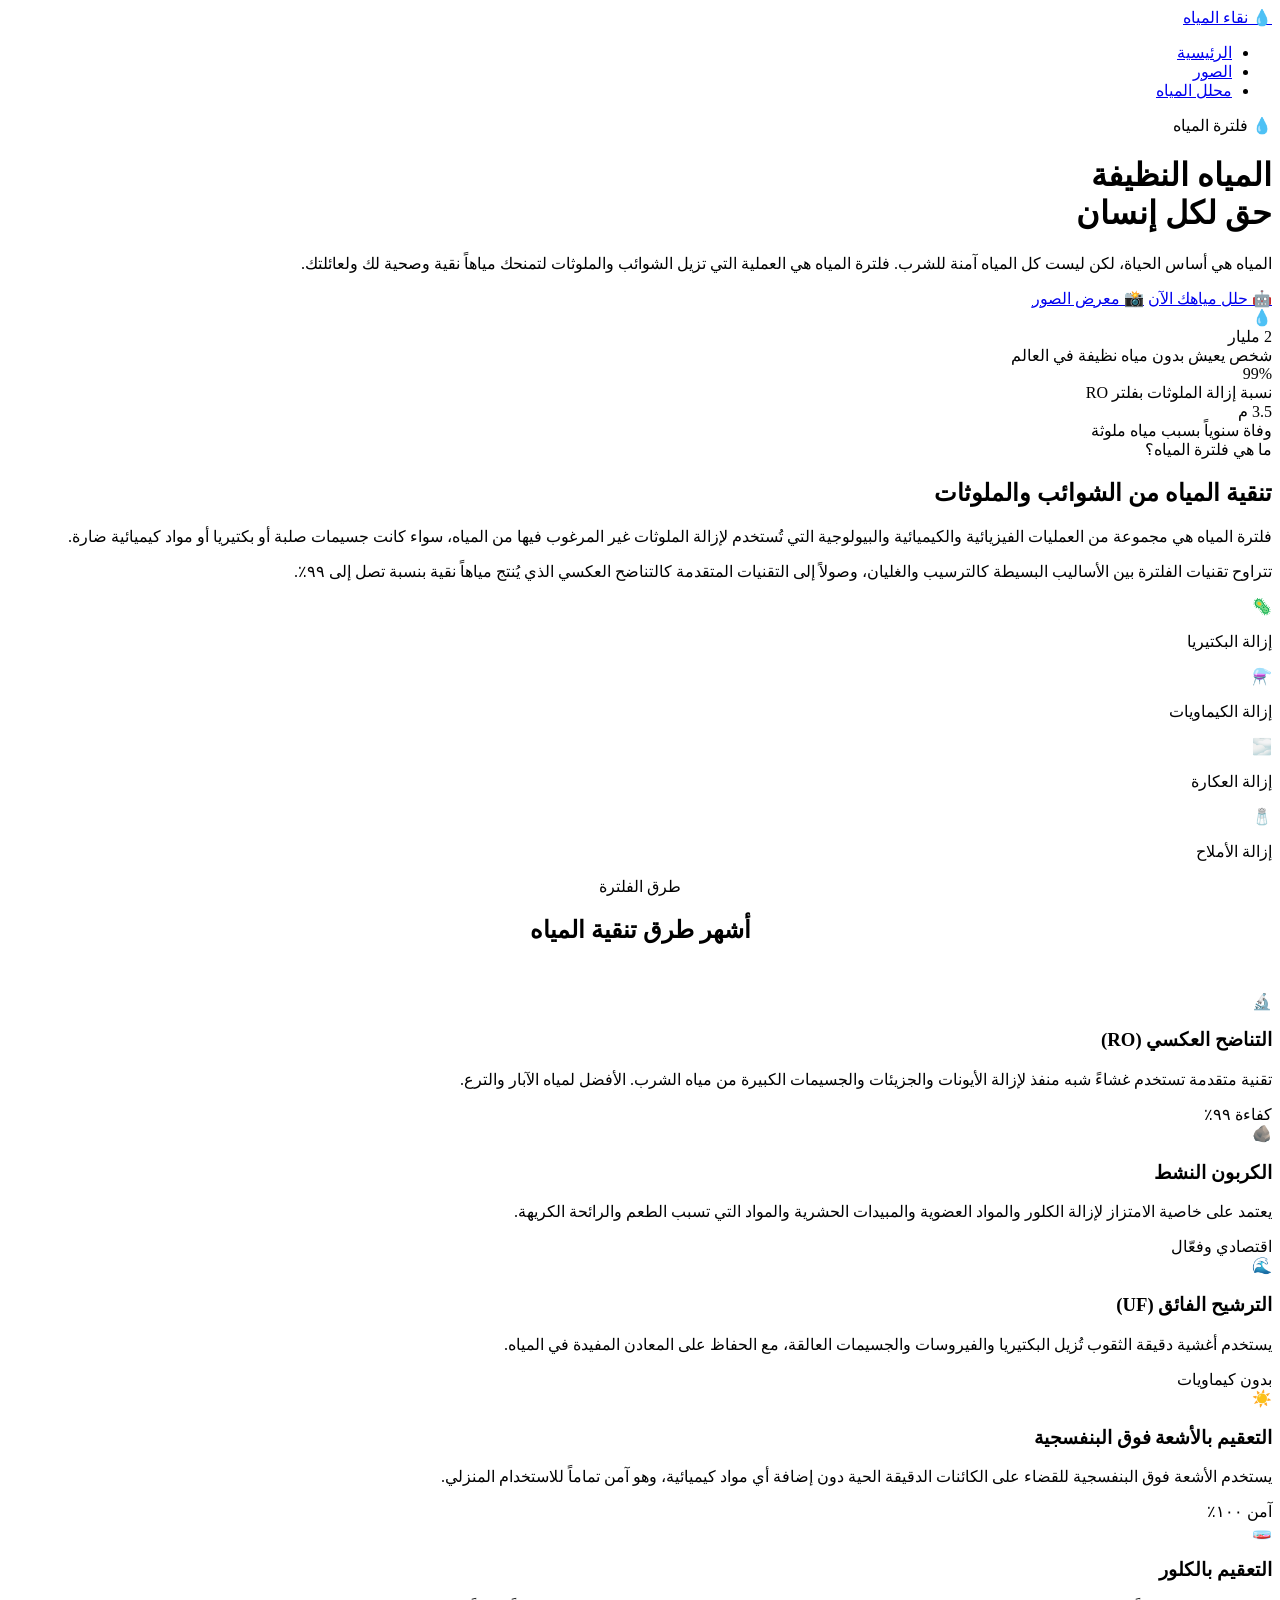
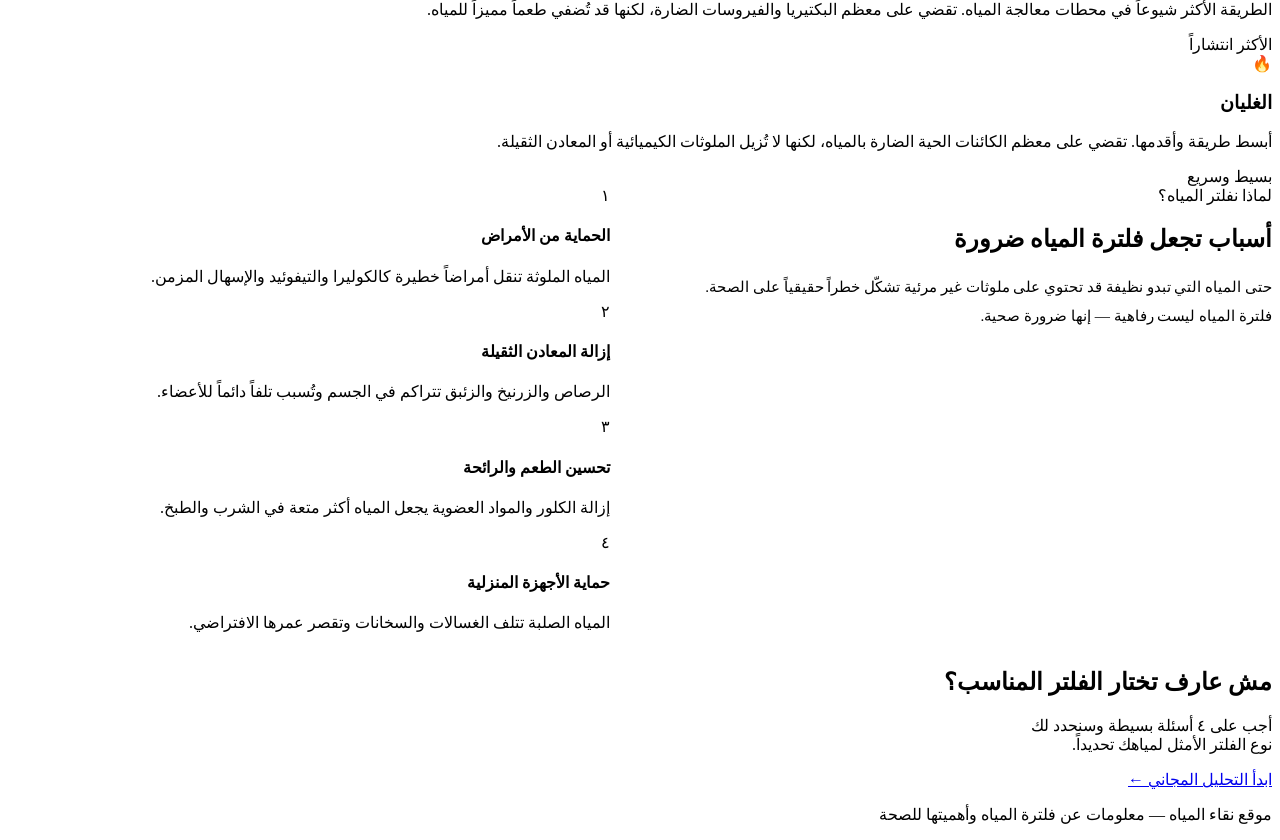
==== index.html @ 4fa638ac "Add files via upload" ====
<!DOCTYPE html>
<html lang="ar" dir="rtl">
<head>
  <meta charset="UTF-8"/>
  <meta name="viewport" content="width=device-width, initial-scale=1.0"/>
  <title>فلترة المياه — الصفحة الرئيسية</title>
  <link rel="stylesheet" href="css/shared.css"/>
  <link rel="stylesheet" href="css/index.css"/>
</head>
<body>

<!-- NAV -->
<nav>
  <a href="index.html" class="nav-logo">💧 <span>نقاء المياه</span></a>
  <ul class="nav-links">
    <li><a href="index.html" class="active">الرئيسية</a></li>
    <li><a href="photos.html">الصور</a></li>
    <li><a href="water-quiz.html">محلل المياه</a></li>
  </ul>
</nav>

<!-- HERO -->
<div class="hero">
  <div class="hero-content">
    <div class="section-label anim-1">💧 فلترة المياه</div>
    <h1 class="page-title anim-2">
      المياه النظيفة<br>
      <span class="highlight">حق لكل إنسان</span>
    </h1>
    <p class="hero-desc anim-3">
      المياه هي أساس الحياة، لكن ليست كل المياه آمنة للشرب.
      فلترة المياه هي العملية التي تزيل الشوائب والملوثات
      لتمنحك مياهاً نقية وصحية لك ولعائلتك.
    </p>
    <div class="hero-btns anim-4">
      <a href="water-quiz.html" class="btn btn-primary">🤖 حلل مياهك الآن</a>
      <a href="photos.html" class="btn btn-outline">📸 معرض الصور</a>
    </div>
  </div>
  <div class="hero-visual">💧</div>
</div>

<!-- STATS -->
<div class="section" style="padding-top: 0;">
  <div class="stats-grid anim-2">
    <div class="stat-card">
      <span class="stat-num">2 مليار</span>
      <div class="stat-label">شخص يعيش بدون مياه نظيفة في العالم</div>
    </div>
    <div class="stat-card">
      <span class="stat-num">99%</span>
      <div class="stat-label">نسبة إزالة الملوثات بفلتر RO</div>
    </div>
    <div class="stat-card">
      <span class="stat-num">3.5 م</span>
      <div class="stat-label">وفاة سنوياً بسبب مياه ملوثة</div>
    </div>
  </div>
</div>

<div class="divider"></div>

<!-- WHAT IS FILTRATION -->
<div class="section">
  <div class="what-grid">
    <div class="what-text anim-1">
      <div class="section-label">ما هي فلترة المياه؟</div>
      <h2 class="section-title">تنقية المياه من الشوائب والملوثات</h2>
      <p>
        فلترة المياه هي مجموعة من العمليات الفيزيائية والكيميائية والبيولوجية
        التي تُستخدم لإزالة الملوثات غير المرغوب فيها من المياه،
        سواء كانت جسيمات صلبة أو بكتيريا أو مواد كيميائية ضارة.
      </p>
      <p>
        تتراوح تقنيات الفلترة بين الأساليب البسيطة كالترسيب والغليان،
        وصولاً إلى التقنيات المتقدمة كالتناضح العكسي الذي يُنتج مياهاً
        نقية بنسبة تصل إلى ٩٩٪.
      </p>
    </div>
    <div class="what-visual anim-2">
      <div class="mini-card"><span class="emoji">🦠</span><p>إزالة البكتيريا</p></div>
      <div class="mini-card"><span class="emoji">⚗️</span><p>إزالة الكيماويات</p></div>
      <div class="mini-card"><span class="emoji">🌫️</span><p>إزالة العكارة</p></div>
      <div class="mini-card"><span class="emoji">🧂</span><p>إزالة الأملاح</p></div>
    </div>
  </div>
</div>

<div class="divider"></div>

<!-- FILTRATION METHODS -->
<div class="section">
  <div class="anim-1" style="text-align:center; margin-bottom: 48px;">
    <div class="section-label" style="justify-content:center;">طرق الفلترة</div>
    <h2 class="section-title">أشهر طرق تنقية المياه</h2>
  </div>

  <div class="methods-grid">
    <div class="method-card anim-1">
      <span class="method-icon">🔬</span>
      <h3>التناضح العكسي (RO)</h3>
      <p>تقنية متقدمة تستخدم غشاءً شبه منفذ لإزالة الأيونات والجزيئات والجسيمات الكبيرة من مياه الشرب. الأفضل لمياه الآبار والترع.</p>
      <span class="method-tag">كفاءة ٩٩٪</span>
    </div>
    <div class="method-card anim-2">
      <span class="method-icon">🪨</span>
      <h3>الكربون النشط</h3>
      <p>يعتمد على خاصية الامتزاز لإزالة الكلور والمواد العضوية والمبيدات الحشرية والمواد التي تسبب الطعم والرائحة الكريهة.</p>
      <span class="method-tag">اقتصادي وفعّال</span>
    </div>
    <div class="method-card anim-3">
      <span class="method-icon">🌊</span>
      <h3>الترشيح الفائق (UF)</h3>
      <p>يستخدم أغشية دقيقة الثقوب تُزيل البكتيريا والفيروسات والجسيمات العالقة، مع الحفاظ على المعادن المفيدة في المياه.</p>
      <span class="method-tag">بدون كيماويات</span>
    </div>
    <div class="method-card anim-1">
      <span class="method-icon">☀️</span>
      <h3>التعقيم بالأشعة فوق البنفسجية</h3>
      <p>يستخدم الأشعة فوق البنفسجية للقضاء على الكائنات الدقيقة الحية دون إضافة أي مواد كيميائية، وهو آمن تماماً للاستخدام المنزلي.</p>
      <span class="method-tag">آمن ١٠٠٪</span>
    </div>
    <div class="method-card anim-2">
      <span class="method-icon">🧫</span>
      <h3>التعقيم بالكلور</h3>
      <p>الطريقة الأكثر شيوعاً في محطات معالجة المياه. تقضي على معظم البكتيريا والفيروسات الضارة، لكنها قد تُضفي طعماً مميزاً للمياه.</p>
      <span class="method-tag">الأكثر انتشاراً</span>
    </div>
    <div class="method-card anim-3">
      <span class="method-icon">🔥</span>
      <h3>الغليان</h3>
      <p>أبسط طريقة وأقدمها. تقضي على معظم الكائنات الحية الضارة بالمياه، لكنها لا تُزيل الملوثات الكيميائية أو المعادن الثقيلة.</p>
      <span class="method-tag">بسيط وسريع</span>
    </div>
  </div>
</div>

<div class="divider"></div>

<!-- WHY FILTER -->
<div class="section">
  <div style="display:grid; grid-template-columns:1fr 1fr; gap:60px; align-items:start;">
    <div class="anim-1">
      <div class="section-label">لماذا نفلتر المياه؟</div>
      <h2 class="section-title">أسباب تجعل فلترة المياه ضرورة</h2>
      <p style="color:var(--gray); line-height:1.9; font-size:0.95rem;">
        حتى المياه التي تبدو نظيفة قد تحتوي على ملوثات غير مرئية
        تشكّل خطراً حقيقياً على الصحة. فلترة المياه ليست رفاهية —
        إنها ضرورة صحية.
      </p>
    </div>
    <div class="why-list anim-2">
      <div class="why-item">
        <div class="why-num">١</div>
        <div>
          <h4>الحماية من الأمراض</h4>
          <p>المياه الملوثة تنقل أمراضاً خطيرة كالكوليرا والتيفوئيد والإسهال المزمن.</p>
        </div>
      </div>
      <div class="why-item">
        <div class="why-num">٢</div>
        <div>
          <h4>إزالة المعادن الثقيلة</h4>
          <p>الرصاص والزرنيخ والزئبق تتراكم في الجسم وتُسبب تلفاً دائماً للأعضاء.</p>
        </div>
      </div>
      <div class="why-item">
        <div class="why-num">٣</div>
        <div>
          <h4>تحسين الطعم والرائحة</h4>
          <p>إزالة الكلور والمواد العضوية يجعل المياه أكثر متعة في الشرب والطبخ.</p>
        </div>
      </div>
      <div class="why-item">
        <div class="why-num">٤</div>
        <div>
          <h4>حماية الأجهزة المنزلية</h4>
          <p>المياه الصلبة تتلف الغسالات والسخانات وتقصر عمرها الافتراضي.</p>
        </div>
      </div>
    </div>
  </div>
</div>

<div class="divider"></div>

<div class="section">
  <div class="cta-box anim-1">
    <h2>مش عارف تختار الفلتر المناسب؟</h2>
    <p>
      أجب على ٤ أسئلة بسيطة وسنحدد لك<br>
      نوع الفلتر الأمثل لمياهك تحديداً.
    </p>
    <a href="water-quiz.html" class="btn btn-primary">ابدأ التحليل المجاني ←</a>
  </div>
</div>

<!-- FOOTER -->
<footer>
  <p>موقع <span>نقاء المياه</span> — معلومات عن فلترة المياه وأهميتها للصحة</p>
</footer>

</body>
</html>
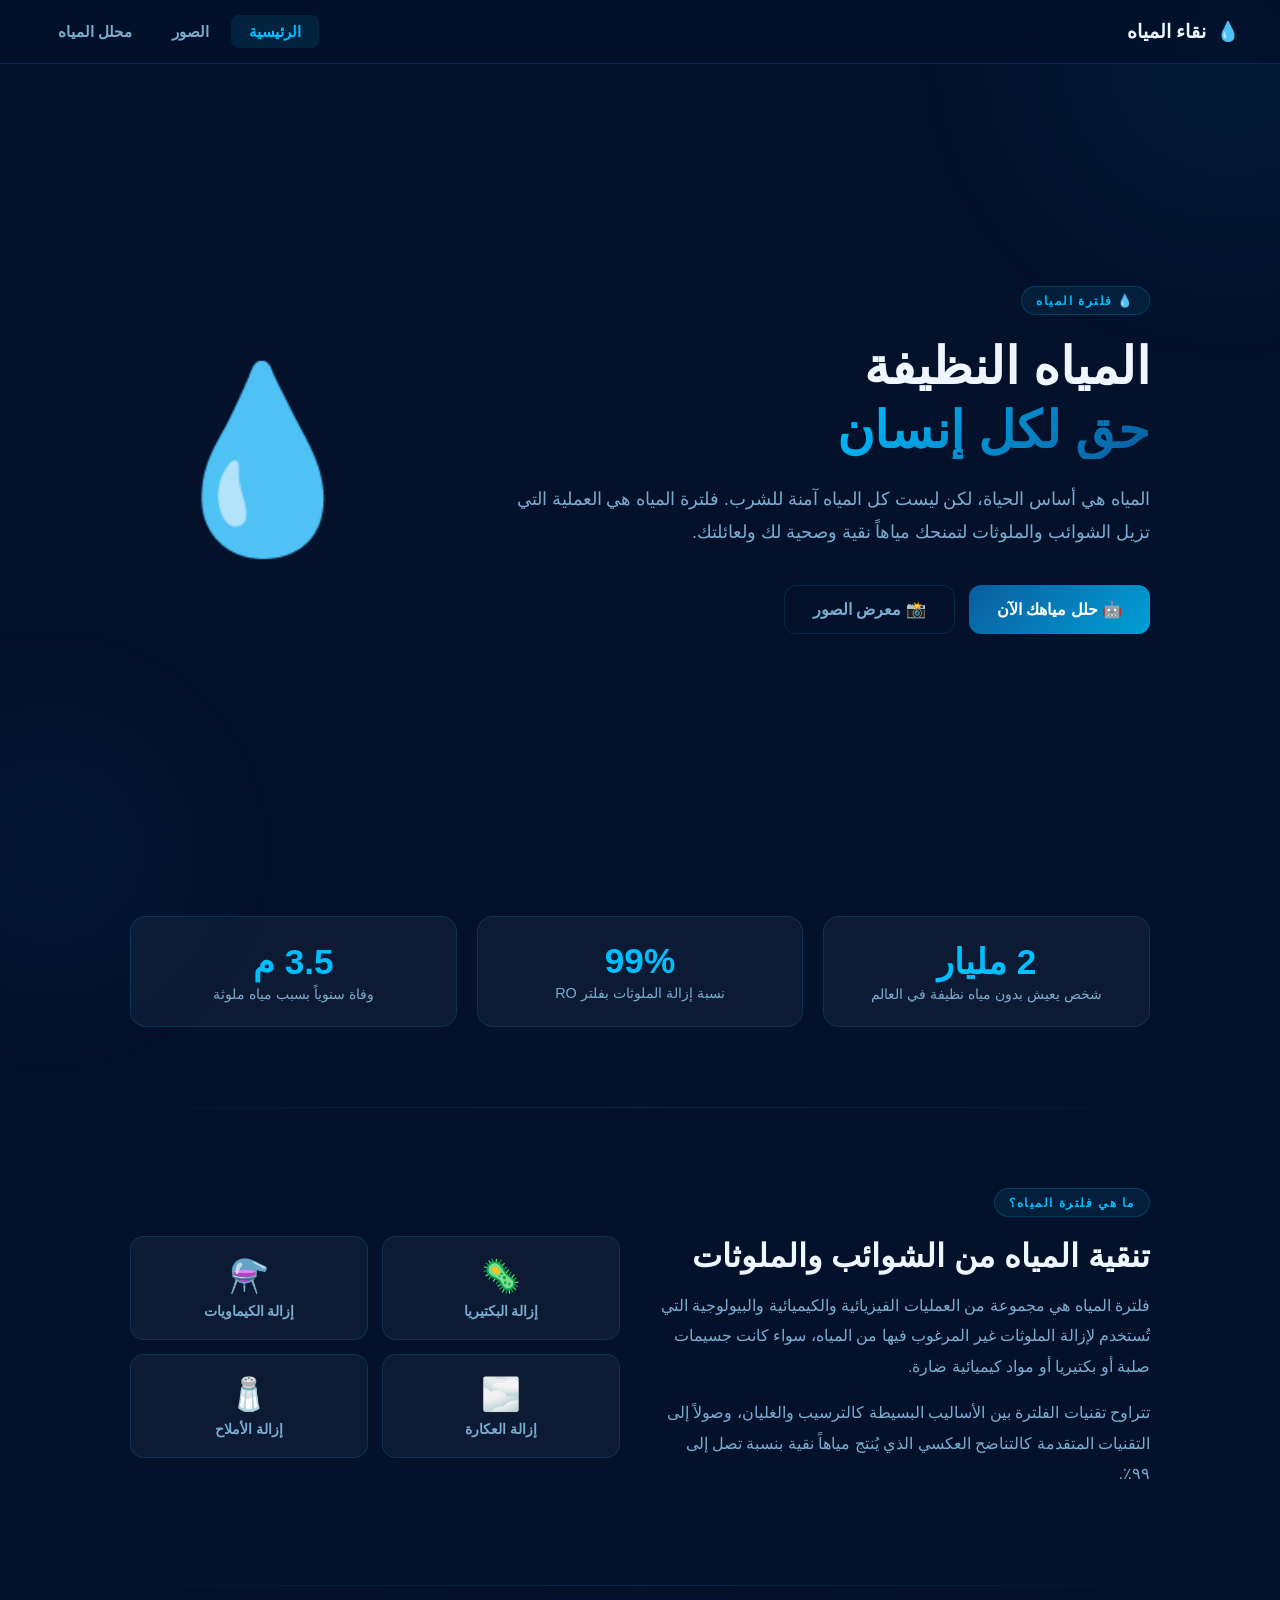
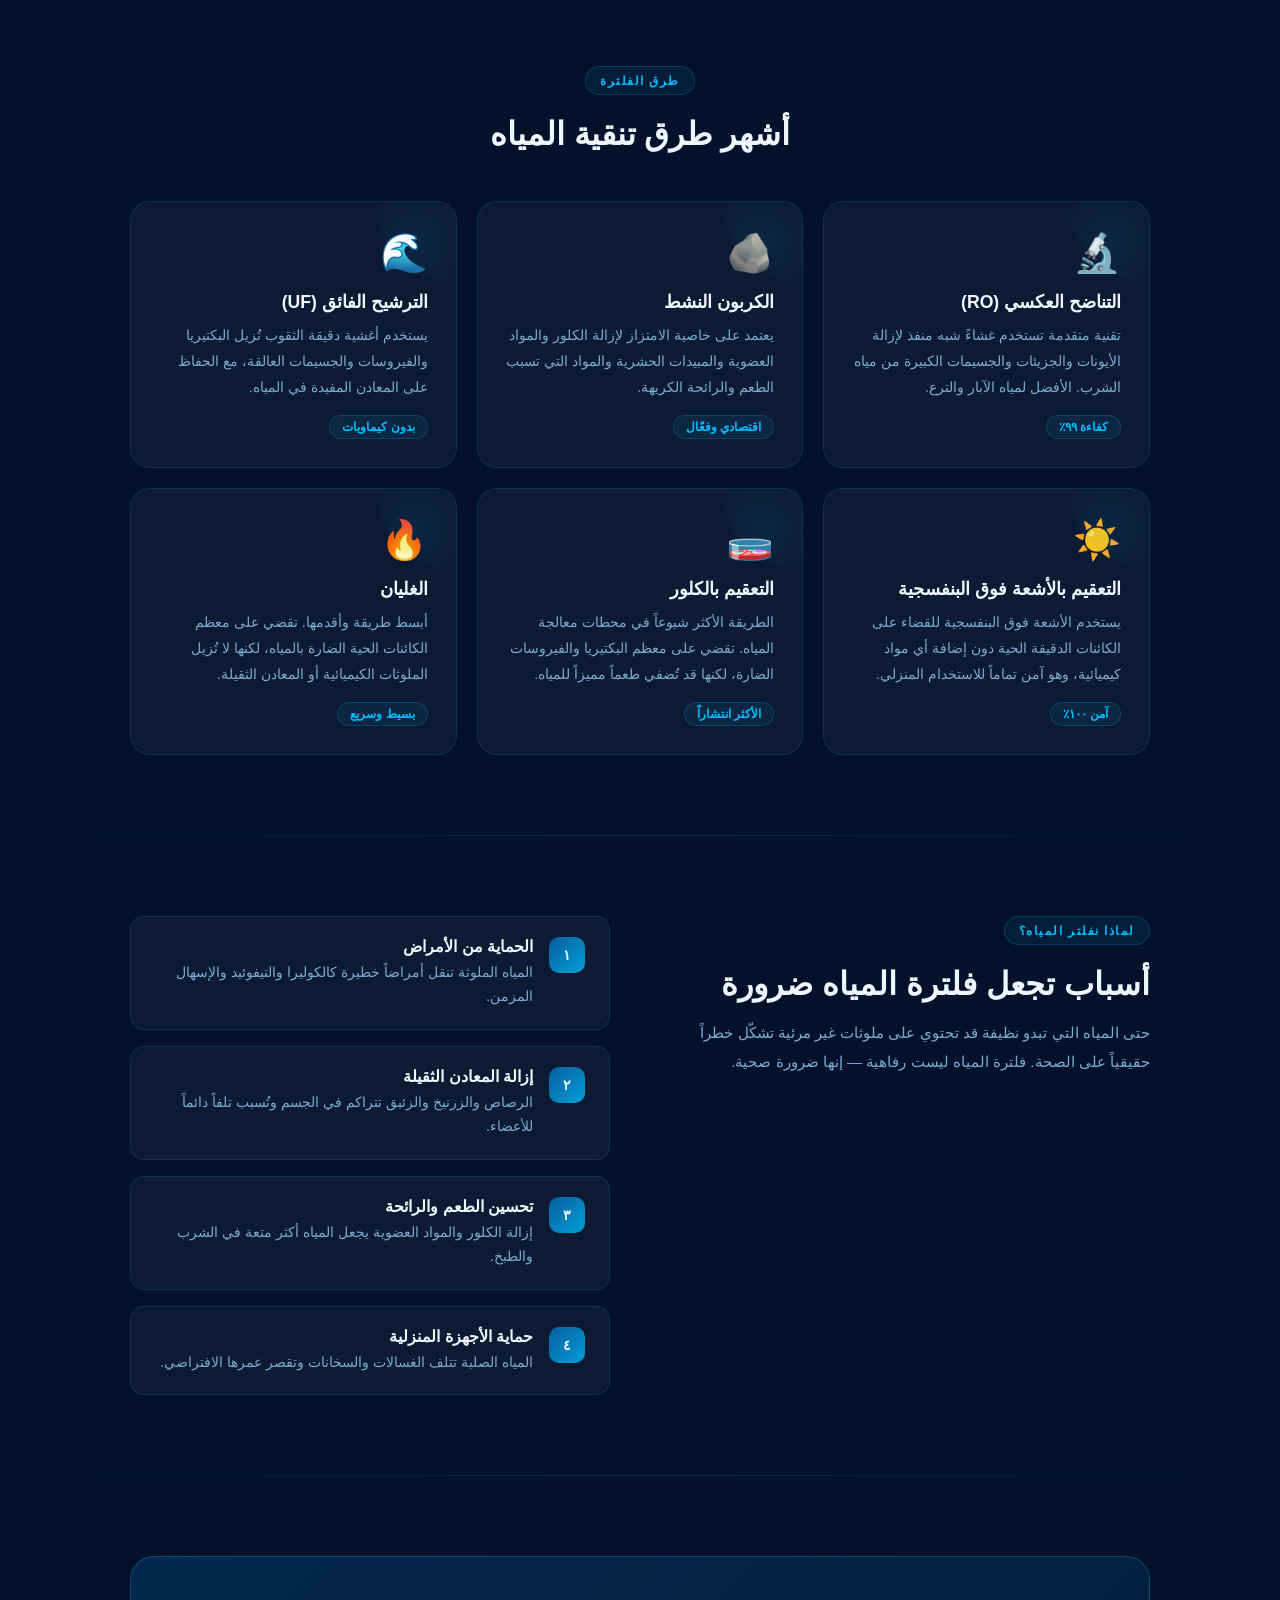
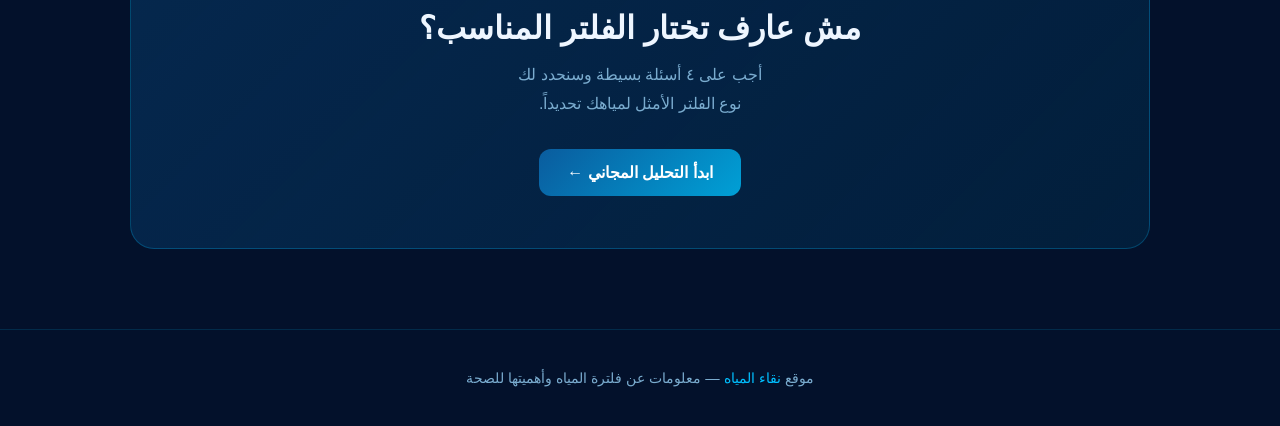
==== commit f8799341: "Update index.html" ====
--- a/index.html
+++ b/index.html
@@ -4,8 +4,8 @@
   <meta charset="UTF-8"/>
   <meta name="viewport" content="width=device-width, initial-scale=1.0"/>
   <title>فلترة المياه — الصفحة الرئيسية</title>
-  <link rel="stylesheet" href="css/shared.css"/>
-  <link rel="stylesheet" href="css/index.css"/>
+  <link rel="stylesheet" href="./shared.css"/>
+  <link rel="stylesheet" href="./index.css"/>
 </head>
 <body>
 
--- a/shared.css
+++ b/shared.css
@@ -0,0 +1,245 @@
+@import url('https://fonts.googleapis.com/css2?family=Tajawal:wght@400;500;700;800;900&family=Cairo:wght@400;600;700;900&display=swap');
+
+:root {
+  --navy:       #03112b;
+  --navy-mid:   #071e3d;
+  --blue:       #0a5c9e;
+  --cyan:       #00bfff;
+  --cyan-soft:  #00a0d6;
+  --white:      #eef6ff;
+  --gray:       #7aaccf;
+  --success:    #00e5a0;
+  --card-bg:    rgba(255,255,255,0.04);
+  --card-border:rgba(0,191,255,0.15);
+}
+
+* { margin: 0; padding: 0; box-sizing: border-box; }
+
+html { scroll-behavior: smooth; }
+
+body {
+  font-family: 'Cairo', sans-serif;
+  background: var(--navy);
+  color: var(--white);
+  min-height: 100vh;
+  overflow-x: hidden;
+  direction: rtl;
+}
+
+/* ===== BACKGROUND ===== */
+body::before {
+  content: '';
+  position: fixed;
+  top: -300px; right: -300px;
+  width: 700px; height: 700px;
+  background: radial-gradient(circle, rgba(0,191,255,0.06) 0%, transparent 65%);
+  border-radius: 50%;
+  pointer-events: none;
+  z-index: 0;
+}
+body::after {
+  content: '';
+  position: fixed;
+  bottom: -200px; left: -200px;
+  width: 500px; height: 500px;
+  background: radial-gradient(circle, rgba(10,92,158,0.08) 0%, transparent 65%);
+  border-radius: 50%;
+  pointer-events: none;
+  z-index: 0;
+}
+
+/* ===== NAVBAR ===== */
+nav {
+  position: sticky;
+  top: 0;
+  z-index: 100;
+  background: rgba(3,17,43,0.85);
+  backdrop-filter: blur(16px);
+  border-bottom: 1px solid var(--card-border);
+  padding: 0 40px;
+  display: flex;
+  align-items: center;
+  justify-content: space-between;
+  height: 64px;
+}
+
+.nav-logo {
+  display: flex;
+  align-items: center;
+  gap: 10px;
+  font-family: 'Tajawal', sans-serif;
+  font-weight: 900;
+  font-size: 1.2rem;
+  color: var(--cyan);
+  text-decoration: none;
+}
+
+.nav-logo span { color: var(--white); }
+
+.nav-links {
+  display: flex;
+  gap: 4px;
+  list-style: none;
+}
+
+.nav-links a {
+  color: var(--gray);
+  text-decoration: none;
+  padding: 8px 18px;
+  border-radius: 8px;
+  font-size: 0.95rem;
+  font-weight: 600;
+  transition: all 0.2s ease;
+}
+
+.nav-links a:hover {
+  color: var(--white);
+  background: rgba(0,191,255,0.08);
+}
+
+.nav-links a.active {
+  color: var(--cyan);
+  background: rgba(0,191,255,0.1);
+}
+
+/* ===== SECTION WRAPPER ===== */
+.section {
+  position: relative;
+  z-index: 1;
+  padding: 80px 40px;
+  max-width: 1100px;
+  margin: 0 auto;
+}
+
+/* ===== SECTION LABEL ===== */
+.section-label {
+  display: inline-flex;
+  align-items: center;
+  gap: 8px;
+  background: rgba(0,191,255,0.08);
+  border: 1px solid rgba(0,191,255,0.2);
+  color: var(--cyan);
+  font-size: 0.78rem;
+  font-weight: 700;
+  padding: 6px 14px;
+  border-radius: 50px;
+  letter-spacing: 1.5px;
+  margin-bottom: 20px;
+}
+
+/* ===== HEADINGS ===== */
+h1.page-title {
+  font-family: 'Tajawal', sans-serif;
+  font-size: clamp(2rem, 5vw, 3.2rem);
+  font-weight: 900;
+  line-height: 1.25;
+  margin-bottom: 20px;
+}
+
+h1.page-title .highlight {
+  background: linear-gradient(135deg, var(--cyan), var(--blue));
+  -webkit-background-clip: text;
+  -webkit-text-fill-color: transparent;
+  background-clip: text;
+}
+
+h2.section-title {
+  font-family: 'Tajawal', sans-serif;
+  font-size: clamp(1.5rem, 3vw, 2rem);
+  font-weight: 800;
+  margin-bottom: 16px;
+}
+
+/* ===== CARDS ===== */
+.card {
+  background: var(--card-bg);
+  border: 1px solid var(--card-border);
+  border-radius: 20px;
+  padding: 28px;
+  transition: border-color 0.3s, transform 0.3s;
+}
+
+.card:hover {
+  border-color: rgba(0,191,255,0.35);
+  transform: translateY(-4px);
+}
+
+/* ===== BUTTON ===== */
+.btn {
+  display: inline-flex;
+  align-items: center;
+  gap: 8px;
+  padding: 14px 28px;
+  border-radius: 12px;
+  font-family: 'Cairo', sans-serif;
+  font-size: 1rem;
+  font-weight: 700;
+  cursor: pointer;
+  transition: all 0.3s ease;
+  text-decoration: none;
+  border: none;
+}
+
+.btn-primary {
+  background: linear-gradient(135deg, var(--blue), var(--cyan-soft));
+  color: white;
+}
+
+.btn-primary:hover {
+  transform: translateY(-2px);
+  box-shadow: 0 12px 30px rgba(0,191,255,0.25);
+}
+
+.btn-outline {
+  background: transparent;
+  border: 1.5px solid var(--card-border);
+  color: var(--gray);
+}
+
+.btn-outline:hover {
+  border-color: var(--cyan);
+  color: var(--cyan);
+}
+
+/* ===== DIVIDER ===== */
+.divider {
+  height: 1px;
+  background: linear-gradient(90deg, transparent, var(--card-border), transparent);
+  margin: 0 40px;
+}
+
+/* ===== FOOTER ===== */
+footer {
+  position: relative;
+  z-index: 1;
+  text-align: center;
+  padding: 40px;
+  color: var(--gray);
+  font-size: 0.9rem;
+  border-top: 1px solid var(--card-border);
+}
+
+footer span { color: var(--cyan); }
+
+/* ===== ANIMATIONS ===== */
+@keyframes fadeUp {
+  from { opacity: 0; transform: translateY(30px); }
+  to   { opacity: 1; transform: translateY(0); }
+}
+
+@keyframes fadeIn {
+  from { opacity: 0; }
+  to   { opacity: 1; }
+}
+
+.anim-1 { animation: fadeUp 0.7s ease both; }
+.anim-2 { animation: fadeUp 0.7s ease 0.15s both; }
+.anim-3 { animation: fadeUp 0.7s ease 0.3s both; }
+.anim-4 { animation: fadeUp 0.7s ease 0.45s both; }
+
+/* ===== RESPONSIVE ===== */
+@media (max-width: 768px) {
+  nav { padding: 0 20px; }
+  .section { padding: 50px 20px; }
+  .nav-logo span { display: none; }
+}
--- a/index.css
+++ b/index.css
@@ -0,0 +1,226 @@
+/* ===== HERO ===== */
+.hero {
+  min-height: 88vh;
+  display: flex;
+  align-items: center;
+  position: relative;
+  z-index: 1;
+  padding: 60px 40px;
+  max-width: 1100px;
+  margin: 0 auto;
+}
+
+.hero-content { max-width: 640px; }
+
+.hero-desc {
+  color: var(--gray);
+  font-size: 1.1rem;
+  line-height: 1.9;
+  margin-bottom: 36px;
+}
+
+.hero-btns { display: flex; gap: 14px; flex-wrap: wrap; }
+
+.hero-visual {
+  position: absolute;
+  left: 60px;
+  top: 50%;
+  transform: translateY(-50%);
+  font-size: 180px;
+  animation: float-drop 6s ease-in-out infinite;
+  pointer-events: none;    
+}
+
+@keyframes float-drop {
+  0%, 100% { transform: translateY(-50%) scale(1); }
+  50%       { transform: translateY(-55%) scale(1.05); }
+}
+
+/* ===== STATS ===== */
+.stats-grid {
+  display: grid;
+  grid-template-columns: repeat(3, 1fr);
+  gap: 20px;
+  margin-top: 60px;
+}
+
+.stat-card {
+  background: var(--card-bg);
+  border: 1px solid var(--card-border);
+  border-radius: 16px;
+  padding: 24px;
+  text-align: center;
+}
+
+.stat-num {
+  font-family: 'Tajawal', sans-serif;
+  font-size: 2.2rem;
+  font-weight: 900;
+  color: var(--cyan);
+  display: block;
+}
+
+.stat-label {
+  color: var(--gray);
+  font-size: 0.9rem;
+  margin-top: 4px;
+}
+
+/* ===== WHAT IS SECTION ===== */
+.what-grid {
+  display: grid;
+  grid-template-columns: 1fr 1fr;
+  gap: 40px;
+  align-items: center;
+}
+
+.what-text p {
+  color: var(--gray);
+  line-height: 1.9;
+  font-size: 1rem;
+  margin-bottom: 16px;
+}
+
+.what-visual {
+  display: grid;
+  grid-template-columns: 1fr 1fr;
+  gap: 14px;
+}
+
+.mini-card {
+  background: var(--card-bg);
+  border: 1px solid var(--card-border);
+  border-radius: 14px;
+  padding: 20px;
+  text-align: center;
+  transition: all 0.3s;
+}
+
+.mini-card:hover {
+  border-color: rgba(0,191,255,0.4);
+  transform: translateY(-3px);
+}
+
+.mini-card .emoji { font-size: 2rem; display: block; margin-bottom: 8px; }
+.mini-card p { font-size: 0.85rem; color: var(--gray); font-weight: 600; }
+
+/* ===== METHODS ===== */
+.methods-grid {
+  display: grid;
+  grid-template-columns: repeat(3, 1fr);
+  gap: 20px;
+}
+
+.method-card {
+  background: var(--card-bg);
+  border: 1px solid var(--card-border);
+  border-radius: 20px;
+  padding: 28px;
+  transition: all 0.3s;
+  position: relative;
+  overflow: hidden;
+}
+
+.method-card::before {
+  content: '';
+  position: absolute;
+  top: 0; right: 0;
+  width: 80px; height: 80px;
+  background: radial-gradient(circle, rgba(0,191,255,0.08), transparent);
+  border-radius: 0 20px 0 80px;
+}
+
+.method-card:hover {
+  border-color: rgba(0,191,255,0.4);
+  transform: translateY(-5px);
+}
+
+.method-icon { font-size: 2.4rem; display: block; margin-bottom: 16px; }
+
+.method-card h3 {
+  font-size: 1.1rem;
+  font-weight: 700;
+  margin-bottom: 10px;
+  color: var(--white);
+}
+
+.method-card p { color: var(--gray); font-size: 0.9rem; line-height: 1.8; }
+
+.method-tag {
+  display: inline-block;
+  margin-top: 14px;
+  background: rgba(0,191,255,0.08);
+  border: 1px solid rgba(0,191,255,0.2);
+  color: var(--cyan);
+  font-size: 0.75rem;
+  font-weight: 700;
+  padding: 4px 12px;
+  border-radius: 50px;
+}
+
+/* ===== WHY SECTION ===== */
+.why-list { display: flex; flex-direction: column; gap: 16px; }
+
+.why-item {
+  display: flex;
+  align-items: flex-start;
+  gap: 16px;
+  background: var(--card-bg);
+  border: 1px solid var(--card-border);
+  border-radius: 14px;
+  padding: 20px 24px;
+  transition: all 0.3s;
+}
+
+.why-item:hover {
+  border-color: rgba(0,191,255,0.3);
+  transform: translateX(-4px);
+}
+
+.why-num {
+  flex-shrink: 0;
+  width: 36px; height: 36px;
+  background: linear-gradient(135deg, var(--blue), var(--cyan-soft));
+  border-radius: 10px;
+  display: flex;
+  align-items: center;
+  justify-content: center;
+  font-weight: 900;
+  font-size: 0.9rem;
+}
+
+.why-item h4 { font-size: 1rem; font-weight: 700; margin-bottom: 4px; }
+.why-item p  { color: var(--gray); font-size: 0.9rem; line-height: 1.7; }
+
+/* ===== CTA ===== */
+.cta-box {
+  background: linear-gradient(135deg, rgba(10,92,158,0.3), rgba(0,191,255,0.08));
+  border: 1px solid rgba(0,191,255,0.25);
+  border-radius: 24px;
+  padding: 52px 48px;
+  text-align: center;
+}
+
+.cta-box h2 {
+  font-family: 'Tajawal', sans-serif;
+  font-size: 2rem;
+  font-weight: 900;
+  margin-bottom: 14px;
+}
+
+.cta-box p {
+  color: var(--gray);
+  font-size: 1rem;
+  margin-bottom: 30px;
+  line-height: 1.8;
+}
+
+/* ===== RESPONSIVE ===== */
+@media (max-width: 768px) {
+  .hero { min-height: auto; padding: 60px 20px; }
+  .hero-visual { display: none; }
+  .stats-grid { grid-template-columns: 1fr 1fr; }
+  .what-grid { grid-template-columns: 1fr; }
+  .methods-grid { grid-template-columns: 1fr; }
+  .cta-box { padding: 36px 24px; }
+}
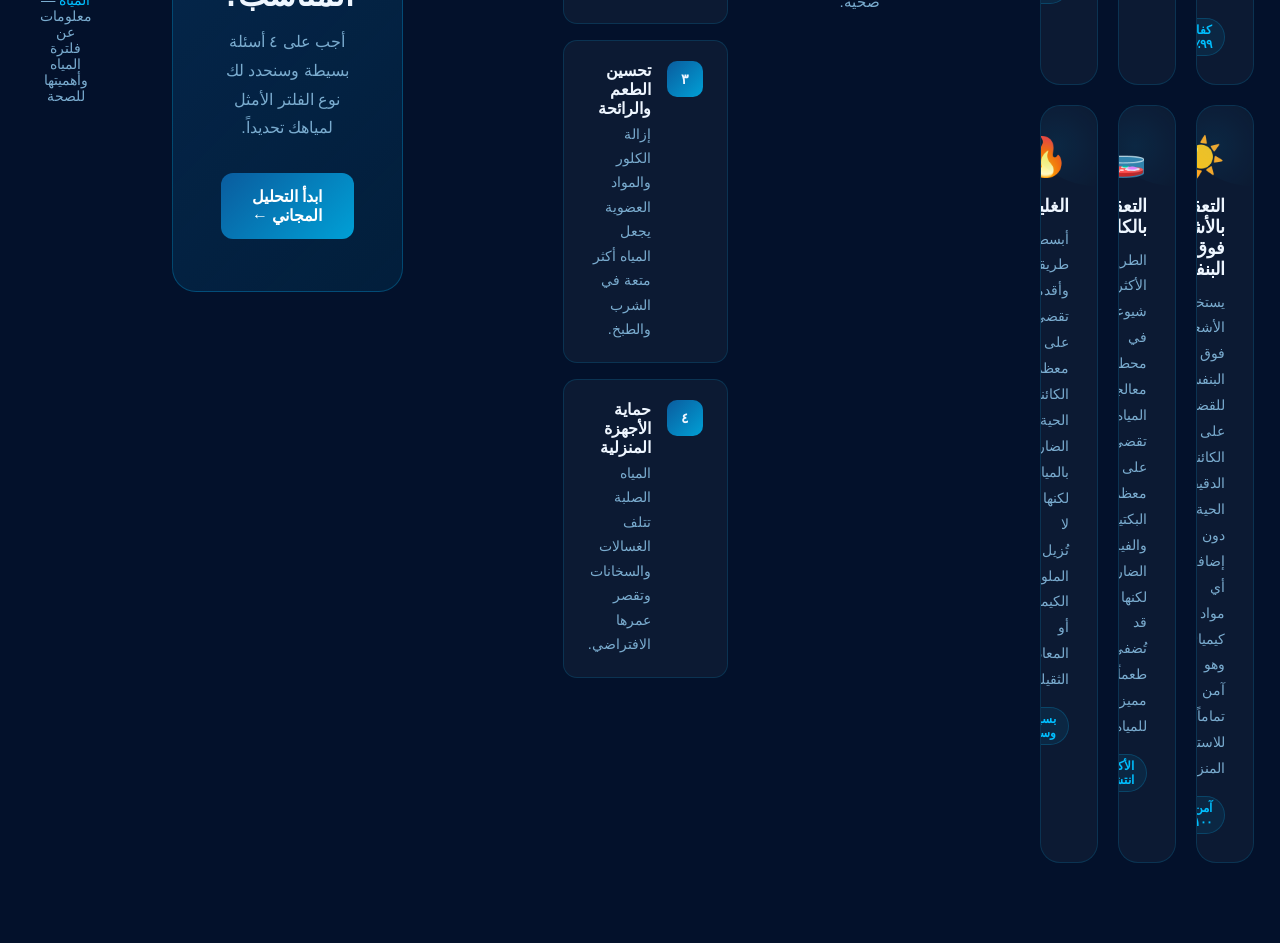
==== commit 21edf904: "Update index.html" ====
--- a/index.html
+++ b/index.html
@@ -12,11 +12,13 @@
 <!-- NAV -->
 <nav>
   <a href="index.html" class="nav-logo">💧 <span>نقاء المياه</span></a>
-  <ul class="nav-links">
+    <ul class="nav-links">
     <li><a href="index.html" class="active">الرئيسية</a></li>
     <li><a href="photos.html">الصور</a></li>
     <li><a href="water-quiz.html">محلل المياه</a></li>
-  </ul>
+    <li><a href="map.html">الخريطة</a></li>
+    <li><a href="about.html">عن الفريق</a></li>
+  </ul
 </nav>
 
 <!-- HERO -->
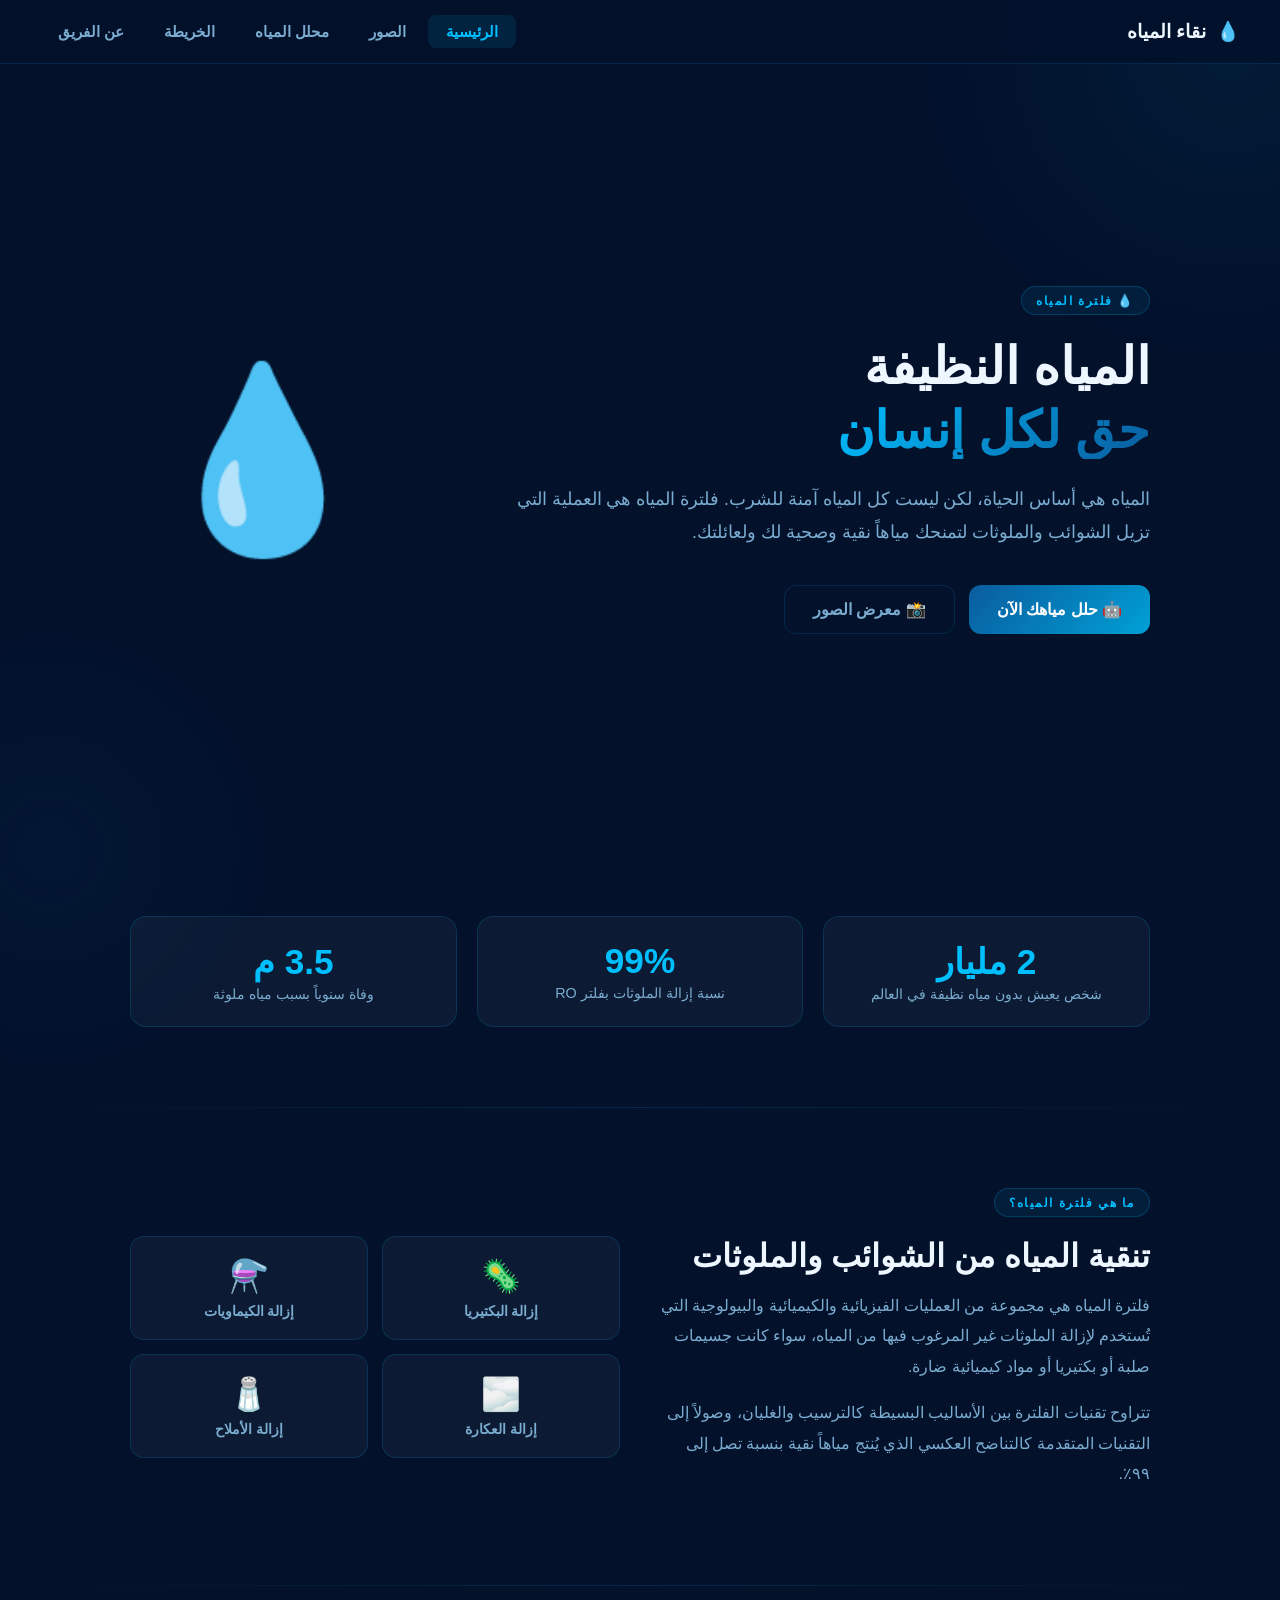
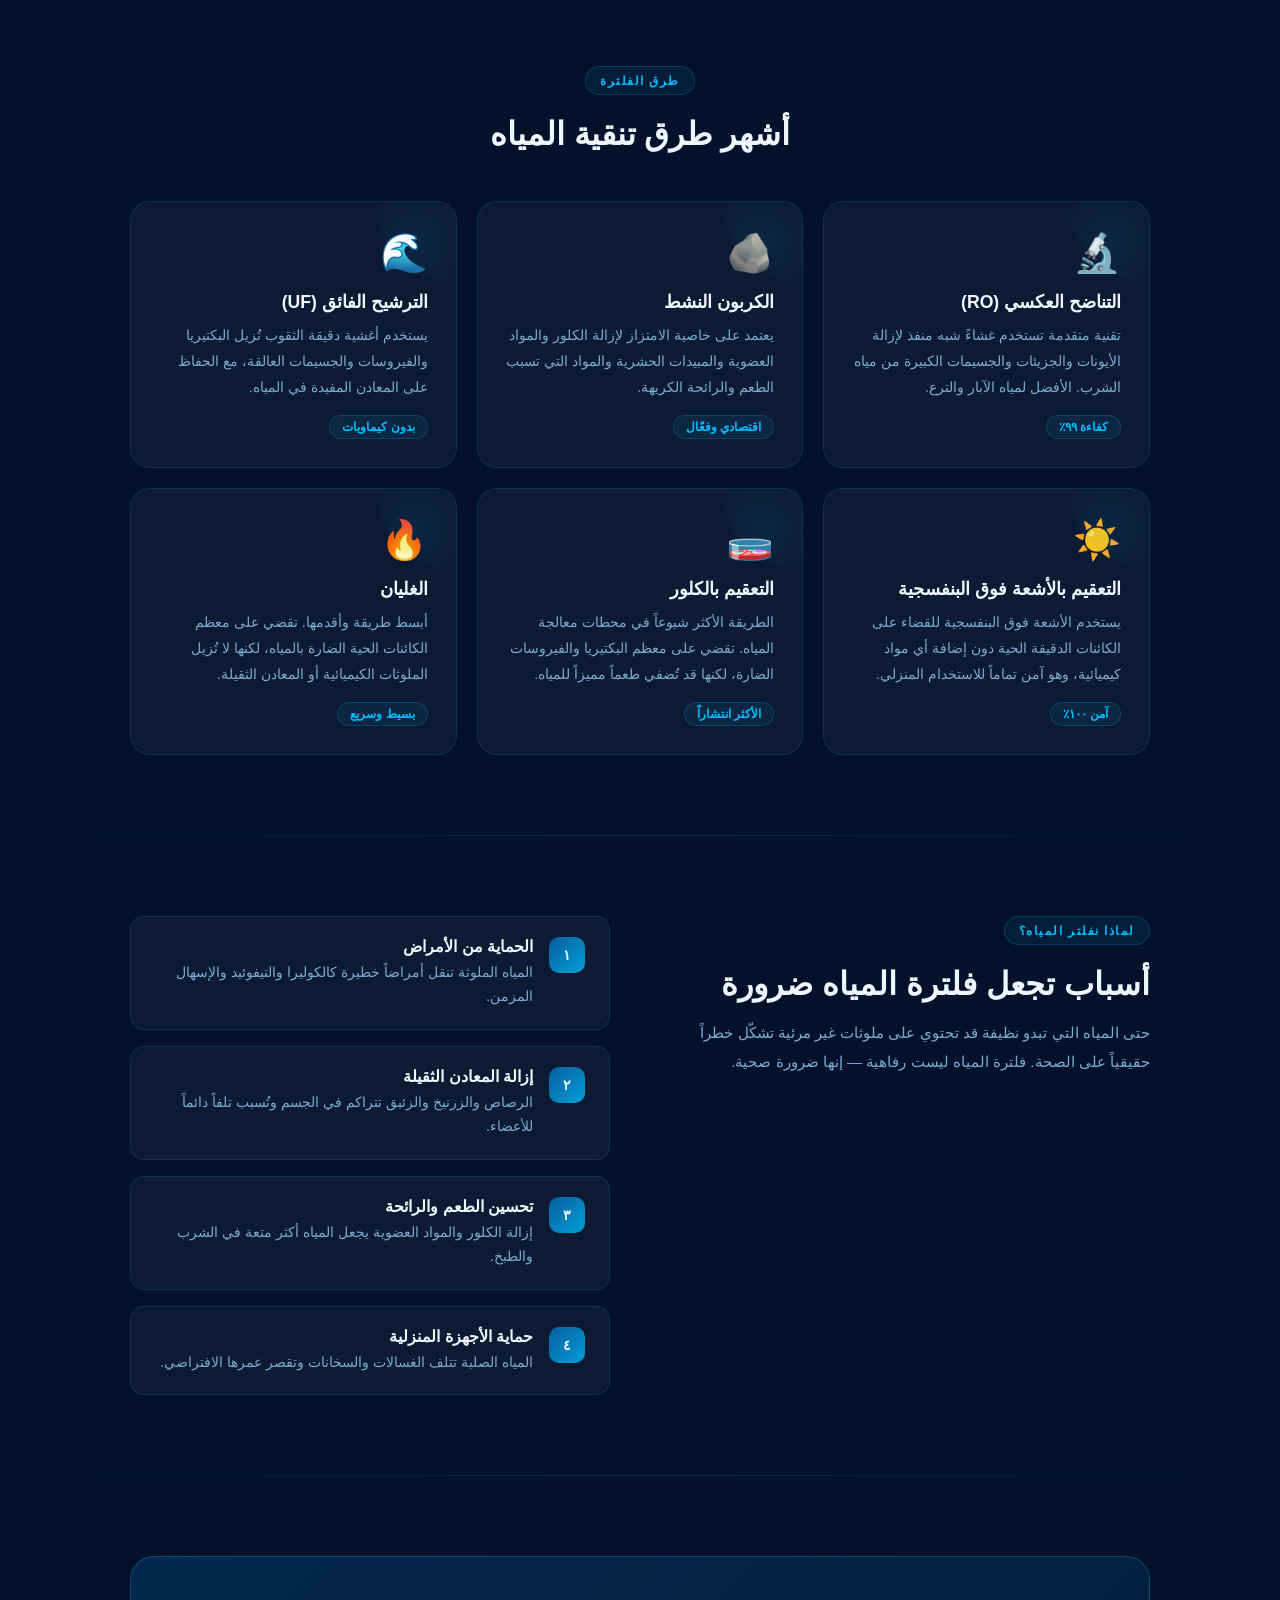
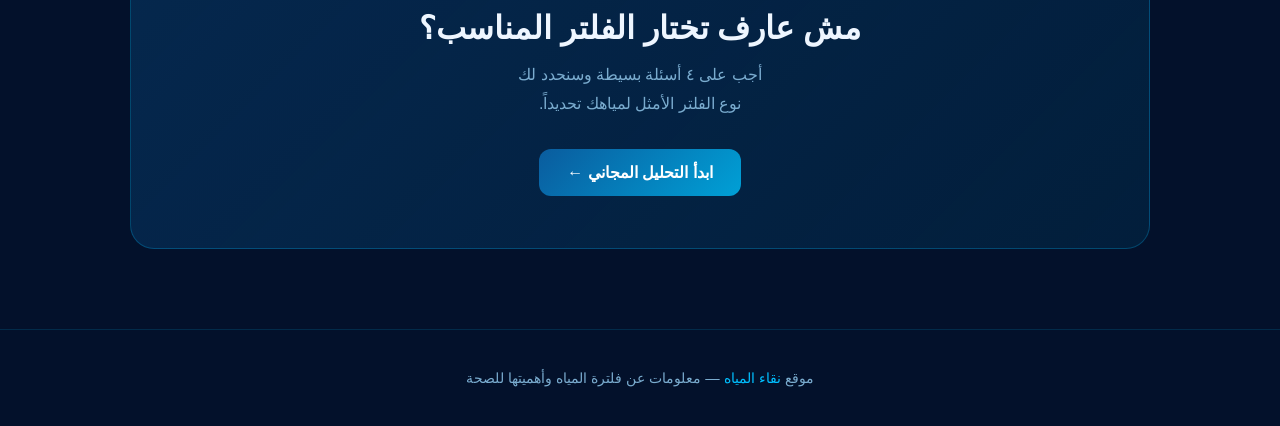
==== commit 50eb784c: "Update index.html" ====
--- a/index.html
+++ b/index.html
@@ -18,7 +18,7 @@
     <li><a href="water-quiz.html">محلل المياه</a></li>
     <li><a href="map.html">الخريطة</a></li>
     <li><a href="about.html">عن الفريق</a></li>
-  </ul
+    </ul>
 </nav>
 
 <!-- HERO -->
